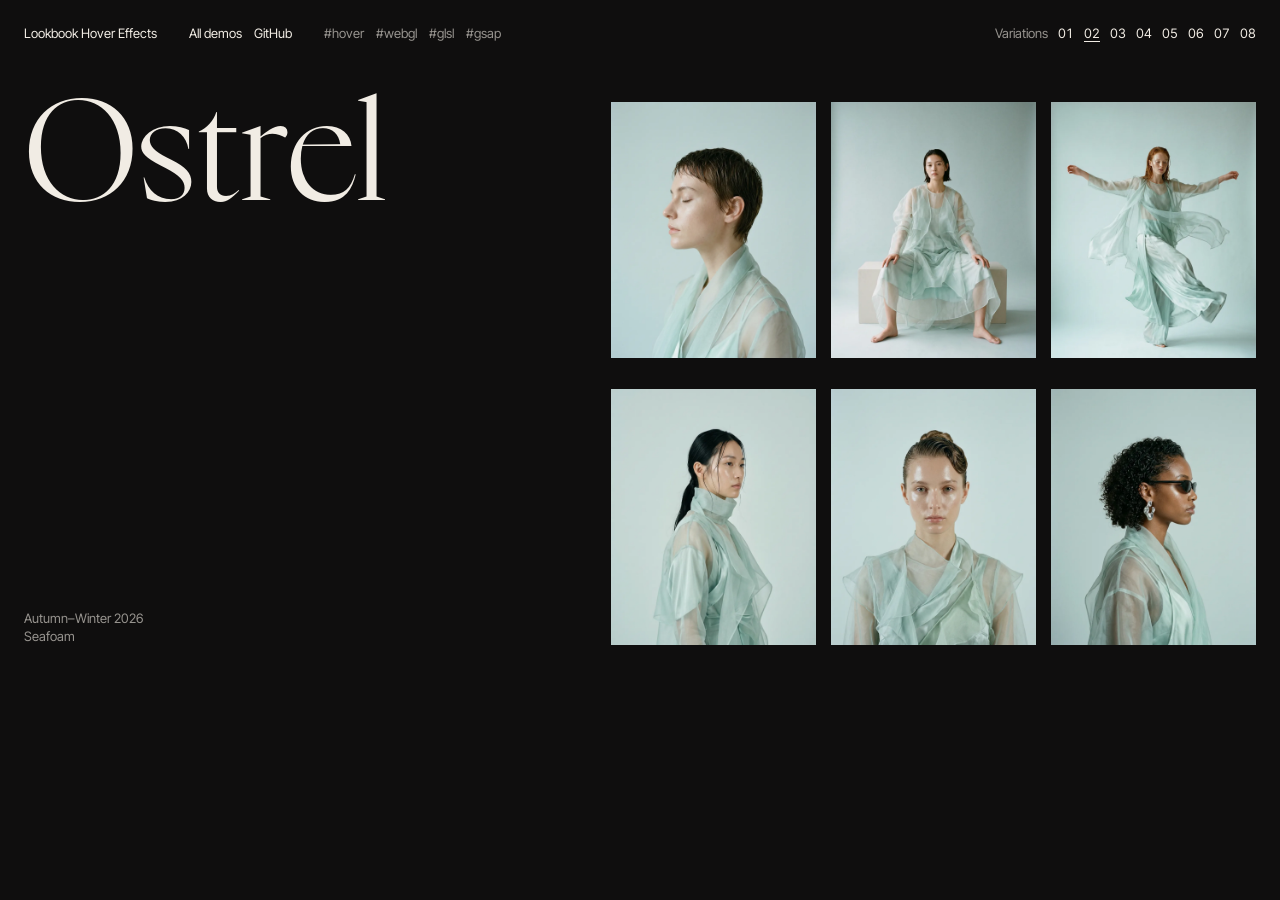
==== index2.html @ 229810bb "Lookbook Hover Effects: eight hover effects for a lookbook grid, with GSAP and WebGL Co-Authored-By:" ====
<!DOCTYPE html>
<html lang="en" class="no-js">
  <head>
    <meta charset="UTF-8" />
    <meta name="viewport" content="width=device-width, initial-scale=1" />
    <title>Lookbook Hover Effects | Demo 2 | Codrops</title>
    <meta name="description" content="Hover a photograph and a drop of liquid glass swells from its middle, bending the picture in around it as a card shows through. A WebGL and GSAP hover effect." />
    <meta name="keywords" content="hover effect, image hover, image grid, WebGL, GLSL shaders, GSAP" />
    <link rel="canonical" href="https://tympanus.net/Demos/LookbookHoverEffects/index2.html" />
    <meta name="theme-color" content="#0f0e0e" />
    <meta property="og:type" content="website" />
    <meta property="og:site_name" content="Codrops" />
    <meta property="og:title" content="Lookbook Hover Effects | Demo 2 | Codrops" />
    <meta property="og:description" content="Hover a photograph and a drop of liquid glass swells from its middle, bending the picture in around it as a card shows through. A WebGL and GSAP hover effect." />
    <meta property="og:url" content="https://tympanus.net/Demos/LookbookHoverEffects/index2.html" />
    <meta property="og:image" content="https://tympanus.net/Demos/LookbookHoverEffects/og-image.jpg" />
    <meta property="og:image:width" content="1200" />
    <meta property="og:image:height" content="630" />
    <meta property="og:image:alt" content="A lookbook grid of six portraits in cobalt, one of them half covered by a cobalt card reading Look 02, its edge jagged along the photograph’s shadows" />
    <meta name="twitter:card" content="summary_large_image" />
    <meta name="twitter:site" content="@codrops" />
    <meta name="twitter:title" content="Lookbook Hover Effects | Demo 2 | Codrops" />
    <meta name="twitter:description" content="Hover a photograph and a drop of liquid glass swells from its middle, bending the picture in around it as a card shows through. A WebGL and GSAP hover effect." />
    <meta name="twitter:image" content="https://tympanus.net/Demos/LookbookHoverEffects/og-image.jpg" />
    <meta name="twitter:image:alt" content="A lookbook grid of six portraits in cobalt, one of them half covered by a cobalt card reading Look 02, its edge jagged along the photograph’s shadows" />
    <link rel="icon" type="image/svg+xml" href="https://tympanus.net/favicon/favicon.svg" />
    <link rel="shortcut icon" href="https://tympanus.net/favicon/favicon.ico" />
    <link rel="preconnect" href="https://fonts.googleapis.com" />
    <link rel="preconnect" href="https://fonts.gstatic.com" crossorigin />
    <link rel="stylesheet" href="https://fonts.googleapis.com/css2?family=Inter+Tight:wght@400;600&display=swap" />
    <link rel="stylesheet" type="text/css" href="css/base.css" />
    <script>
      document.documentElement.className = 'js';
    </script>
    <!-- Added on the live server only, leave commented out in the repo -->
    <!--script src="//tympanus.net/codrops/adpacks/analytics.js"></script-->
  </head>

  <body class="demo-2 loading" data-effect="glass">
    <header class="frame">
      <h1 class="frame__title">Lookbook Hover Effects</h1>
      <nav class="frame__links" aria-label="Demo links">
        <a href="https://tympanus.net/codrops/hub/">All demos</a>
        <a href="https://github.com/codrops/LookbookHoverEffects">GitHub</a>
      </nav>
      <nav class="frame__tags" aria-label="Tags">
        <a href="https://tympanus.net/codrops/hub/tag/hover/">#hover</a>
        <a href="https://tympanus.net/codrops/hub/tag/webgl/">#webgl</a>
        <a href="https://tympanus.net/codrops/hub/tag/glsl/">#glsl</a>
        <a href="https://tympanus.net/codrops/hub/tag/gsap/">#gsap</a>
      </nav>
      <nav class="frame__demos" aria-label="Variations">
        <span class="frame__demos-label">Variations</span>
        <a class="frame__demo" href="index.html">01</a>
        <span class="frame__demo frame__demo--current" aria-current="page">02</span>
        <a class="frame__demo" href="index3.html">03</a>
        <a class="frame__demo" href="index4.html">04</a>
        <a class="frame__demo" href="index5.html">05</a>
        <a class="frame__demo" href="index6.html">06</a>
        <a class="frame__demo" href="index7.html">07</a>
        <a class="frame__demo" href="index8.html">08</a>
      </nav>
    </header>
    <main class="lookbook">
      <div class="lookbook__head">
        <h2 class="lookbook__brand">Ostrel</h2>
        <p class="lookbook__meta">Autumn–Winter 2026<br />Seafoam</p>
      </div>
      <ul class="looks">
        <li>
          <figure class="look">
            <img class="look__img" src="img/02/1.webp" width="960" height="1200" alt="Model with a wet-look pixie cut in profile, eyes closed, in sheer mint organza" />
            <figcaption class="look__card">
              <span class="look__label">Look</span>
              <span class="look__num">01</span>
              <span class="look__pieces">Organza shirt<br />Silk slip</span>
            </figcaption>
          </figure>
        </li>
        <li>
          <figure class="look">
            <img class="look__img" src="img/02/2.webp" width="960" height="1200" alt="Model with a dark bob seated barefoot on a plinth in layered sheer mint organza" />
            <figcaption class="look__card">
              <span class="look__label">Look</span>
              <span class="look__num">02</span>
              <span class="look__pieces">Layered organza<br />Silk trousers</span>
            </figcaption>
          </figure>
        </li>
        <li>
          <figure class="look">
            <img class="look__img" src="img/02/3.webp" width="960" height="1200" alt="Model with wet copper hair, arms out, in flowing sheer seafoam layers" />
            <figcaption class="look__card">
              <span class="look__label">Look</span>
              <span class="look__num">03</span>
              <span class="look__pieces">Organza coat<br />Bias skirt</span>
            </figcaption>
          </figure>
        </li>
        <li>
          <figure class="look">
            <img class="look__img" src="img/02/4.webp" width="960" height="1200" alt="Model with long black hair tied back in a high-collared sheer mint jacket" />
            <figcaption class="look__card">
              <span class="look__label">Look</span>
              <span class="look__num">04</span>
              <span class="look__pieces">Sheer funnel jacket<br />Silk shell</span>
            </figcaption>
          </figure>
        </li>
        <li>
          <figure class="look">
            <img class="look__img" src="img/02/5.webp" width="960" height="1200" alt="Model with a slicked-back bun facing the camera in draped sheer mint organza" />
            <figcaption class="look__card">
              <span class="look__label">Look</span>
              <span class="look__num">05</span>
              <span class="look__pieces">Draped organza<br />Silk camisole</span>
            </figcaption>
          </figure>
        </li>
        <li>
          <figure class="look">
            <img class="look__img" src="img/02/6.webp" width="960" height="1200" alt="Model with natural curls in profile, in dark sunglasses, a sculpted silver earring and sheer mint layers" />
            <figcaption class="look__card">
              <span class="look__label">Look</span>
              <span class="look__num">06</span>
              <span class="look__pieces">Sheer trench<br />Sculpted earring</span>
            </figcaption>
          </figure>
        </li>
      </ul>
    </main>
    <script src="js/gsap.min.js"></script>
    <script type="module" src="js/index.js"></script>
    <!-- Added on the live server only, leave commented out in the repo -->
    <!--script src="https://tympanus.net/codrops/adpacks/cda_sponsor.js"></script-->
  </body>
</html>
---- css/base.css ----
/* Lookbook Hover Effects · the page frame, the lookbook, and the card each effect wipes in. */

/* Nyght Serif (Maksym Kobuzan, SIL OFL: fonts/OFL.txt) for the label's name
   and the look numbers. */
@font-face {
  font-family: 'Nyght Serif';
  src: url('../fonts/NyghtSerif-Light.otf') format('opentype');
  font-weight: 300;
  font-display: block;
}

*,
*::before,
*::after {
  box-sizing: border-box;
}

:root {
  --bg: #0f0e0e;
  --text: #f1ece4;
  --card: #2340a3;
  --card-text: #f4efe6;
  --font: 'Inter Tight', system-ui, sans-serif;
  --display: 'Nyght Serif', Georgia, serif;
  --gutter: 24px;
  font-size: 13px;
}

/* Each variation is its own series of photographs, and its card takes a
   colour from them (01's is the default above). */
.demo-2 {
  --card: #2c675f;
  --card-text: #f4efe6;
}

.demo-3 {
  --card: #5c1822;
  --card-text: #f4efe6;
}

.demo-4 {
  --card: #e0ca76;
  --card-text: #24200f;
}

.demo-5 {
  --card: #55407f;
  --card-text: #f4efe6;
}

.demo-6 {
  --card: #a0141e;
  --card-text: #f4efe6;
}

/* 07's card is glass instead: a light veil over the photograph, which shows
   through it frosted. */
.demo-7 {
  --card: rgba(151, 28, 239, 0.45);
  --card-text: #231d1f;
}

.demo-8 {
  --card: #3b4a24;
  --card-text: #f4efe6;
}

html,
body {
  margin: 0;
  background: var(--bg);
}

/* The frame at the top, the lookbook, and any credit at the foot of the
   screen. */
body {
  display: flex;
  flex-direction: column;
  min-height: 100svh;
  color: var(--text);
  font-family: var(--font);
  line-height: 1.4;
  -webkit-font-smoothing: antialiased;
  -moz-osx-font-smoothing: grayscale;
}

a {
  color: inherit;
  text-decoration: none;
}

p,
h1,
h2,
ul,
figure {
  margin: 0;
}

/* Until the fonts and photographs are in: a hairline bar, then the page. */
.js .loading::before,
.js .loading::after {
  content: '';
  position: fixed;
  z-index: 1000;
}

.js .loading::before {
  inset: 0;
  background: var(--bg);
}

.js .loading::after {
  top: 50%;
  left: 50%;
  width: 120px;
  height: 1px;
  margin-left: -60px;
  background: var(--text);
  transform-origin: 0 50%;
  animation: loading 1.2s ease-in-out infinite alternate;
}

@keyframes loading {
  from {
    transform: scaleX(0.1);
  }
  to {
    transform: scaleX(1);
  }
}

/* Frame ------------------------------------------------------------------ */

.frame {
  display: grid;
  grid-template-columns: auto auto 1fr auto;
  gap: 8px 32px;
  align-items: start;
  padding: var(--gutter);
}

.frame__title {
  font-size: 1rem;
  font-weight: 400;
}

.frame__links,
.frame__tags {
  display: flex;
  gap: 12px;
}

.frame__links a:hover,
.frame__tags a:hover,
.frame__demo:hover,
.credit a:hover {
  opacity: 0.6;
}

/* Where a variation is based on someone else's effect, a note at the foot
   of the screen, set like the demo's title. */
.credit {
  margin: 0;
  padding: 0 var(--gutter) var(--gutter);
  font-size: 1rem;
}

.credit a {
  text-decoration: underline;
  text-underline-offset: 3px;
}

.frame__tags {
  opacity: 0.6;
}

/* The variations, numbered. */
.frame__demos {
  display: grid;
  grid-template-columns: auto repeat(8, auto);
  gap: 2px 10px;
  justify-content: end;
}

.frame__demos-label {
  opacity: 0.6;
}

.frame__demo {
  font-variant-numeric: tabular-nums;
}

.frame__demo--current {
  text-decoration: underline;
  text-underline-offset: 3px;
}

/* The lookbook ------------------------------------------------------------- */

/* The label's name and the collection in a column on the left, the looks
   on the right: the name at the top, the collection at the foot, level
   with the last row. */
.lookbook {
  flex: 1;
  display: grid;
  grid-template-columns: 1fr auto;
  align-content: start;
  gap: var(--gutter);
  padding: 4vh var(--gutter) var(--gutter);
}

.lookbook__head {
  display: flex;
  flex-direction: column;
  justify-content: space-between;
}

.lookbook__brand {
  font-size: clamp(56px, 11vw, 168px);
  font-family: var(--display);
  font-weight: 300;
  line-height: 0.8;
}

.lookbook__meta {
  opacity: 0.6;
}

/* Six 4:5 photographs, three to a row: small enough that both rows fit on
   the screen, close together across and further apart down, so each row
   reads as a strip. The card's type is sized to its look (cqw). */
.looks {
  --look: min(16vw, (100svh - 9rem - 2.4vw) * 0.4);
  display: grid;
  grid-template-columns: repeat(3, var(--look));
  gap: 2.4vw 1.2vw;
  padding: 0;
  list-style: none;
}

.look {
  position: relative;
  aspect-ratio: 4 / 5;
  container-type: inline-size;
}

.look__img {
  display: block;
  width: 100%;
  height: 100%;
  object-fit: cover;
}

/* The card the effect brings in over the photograph, cut down to nothing
   until then. The WebGL effects paint it from this layout onto their canvas
   and leave it cut; 03 uncovers it by setting its clip-path. Screen readers
   read it here either way. */
.look__card {
  position: absolute;
  inset: 0;
  display: flex;
  flex-direction: column;
  padding: 7cqw;
  background: var(--card);
  color: var(--card-text);
  clip-path: polygon(0 0, 0 0, 0 0);
}

/* Without JavaScript or WebGL 2, the card simply shows on hover. */
.no-js .look:hover .look__card,
.plain .look:hover .look__card {
  clip-path: none;
}

/* 07's effect frosts the photograph itself; without it, the browser does. */
.no-js .demo-7 .look__card,
.plain .demo-7 .look__card {
  backdrop-filter: blur(8px);
}

/* The effect's canvas, over the photograph. */
.look__canvas {
  position: absolute;
  inset: 0;
  width: 100%;
  height: 100%;
  pointer-events: none;
}

.look__num {
  font-size: 38cqw;
  font-family: var(--display);
  font-weight: 300;
  line-height: 0.8;
  margin-top: 2cqw;
}

.look__pieces {
  margin-top: auto;
}

/* Smaller screens ---------------------------------------------------------- */

@media (max-width: 760px) {
  :root {
    --gutter: 16px;
  }

  .frame {
    grid-template-columns: 1fr;
  }

  .frame__demos {
    justify-content: start;
  }

  .lookbook {
    grid-template-columns: 1fr;
  }

  .lookbook__head {
    gap: 12px;
  }

  .looks {
    grid-template-columns: repeat(2, minmax(0, 1fr));
    gap: 16px;
  }
}
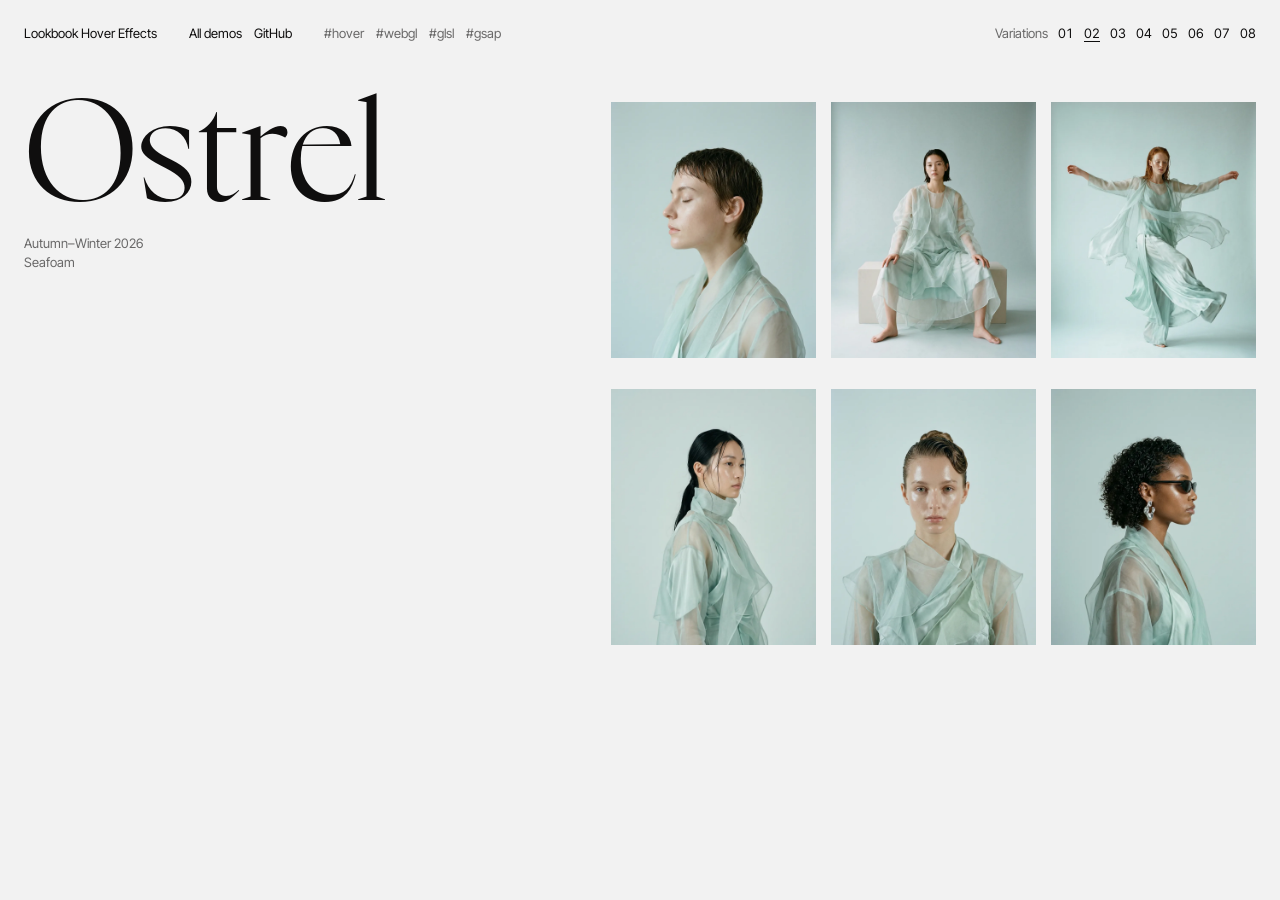
==== commit e3a30830: "Light page, flat-backdrop photos for 01, and a smoother flood in 07 - The page is light now: #f2f2f2" ====
--- a/index2.html
+++ b/index2.html
@@ -7,7 +7,7 @@
     <meta name="description" content="Hover a photograph and a drop of liquid glass swells from its middle, bending the picture in around it as a card shows through. A WebGL and GSAP hover effect." />
     <meta name="keywords" content="hover effect, image hover, image grid, WebGL, GLSL shaders, GSAP" />
     <link rel="canonical" href="https://tympanus.net/Demos/LookbookHoverEffects/index2.html" />
-    <meta name="theme-color" content="#0f0e0e" />
+    <meta name="theme-color" content="#f2f2f2" />
     <meta property="og:type" content="website" />
     <meta property="og:site_name" content="Codrops" />
     <meta property="og:title" content="Lookbook Hover Effects | Demo 2 | Codrops" />
@@ -16,13 +16,13 @@
     <meta property="og:image" content="https://tympanus.net/Demos/LookbookHoverEffects/og-image.jpg" />
     <meta property="og:image:width" content="1200" />
     <meta property="og:image:height" content="630" />
-    <meta property="og:image:alt" content="A lookbook grid of six portraits in cobalt, one of them half covered by a cobalt card reading Look 02, its edge jagged along the photograph’s shadows" />
+    <meta property="og:image:alt" content="A lookbook grid of six portraits in cobalt on a beige backdrop; in one, the card’s colour has filled the model’s silhouette before the backdrop" />
     <meta name="twitter:card" content="summary_large_image" />
     <meta name="twitter:site" content="@codrops" />
     <meta name="twitter:title" content="Lookbook Hover Effects | Demo 2 | Codrops" />
     <meta name="twitter:description" content="Hover a photograph and a drop of liquid glass swells from its middle, bending the picture in around it as a card shows through. A WebGL and GSAP hover effect." />
     <meta name="twitter:image" content="https://tympanus.net/Demos/LookbookHoverEffects/og-image.jpg" />
-    <meta name="twitter:image:alt" content="A lookbook grid of six portraits in cobalt, one of them half covered by a cobalt card reading Look 02, its edge jagged along the photograph’s shadows" />
+    <meta name="twitter:image:alt" content="A lookbook grid of six portraits in cobalt on a beige backdrop; in one, the card’s colour has filled the model’s silhouette before the backdrop" />
     <link rel="icon" type="image/svg+xml" href="https://tympanus.net/favicon/favicon.svg" />
     <link rel="shortcut icon" href="https://tympanus.net/favicon/favicon.ico" />
     <link rel="preconnect" href="https://fonts.googleapis.com" />
--- a/css/base.css
+++ b/css/base.css
@@ -16,8 +16,8 @@
 }
 
 :root {
-  --bg: #0f0e0e;
-  --text: #f1ece4;
+  --bg: #f2f2f2;
+  --text: #0f0e0e;
   --card: #2340a3;
   --card-text: #f4efe6;
   --font: 'Inter Tight', system-ui, sans-serif;
@@ -53,7 +53,7 @@
   --card-text: #f4efe6;
 }
 
-/* 07's card is glass instead: a light veil over the photograph, which shows
+/* 07's card is glass instead: a tinted veil over the photograph, which shows
    through it frosted. */
 .demo-7 {
   --card: rgba(151, 28, 239, 0.45);
@@ -199,8 +199,7 @@
 /* The lookbook ------------------------------------------------------------- */
 
 /* The label's name and the collection in a column on the left, the looks
-   on the right: the name at the top, the collection at the foot, level
-   with the last row. */
+   on the right: the name at the top with the collection under it. */
 .lookbook {
   flex: 1;
   display: grid;
@@ -213,7 +212,18 @@
 .lookbook__head {
   display: flex;
   flex-direction: column;
-  justify-content: space-between;
+  gap: 1.5rem;
+}
+
+/* The sponsor line the live server adds to the frame (#cdawrap), which
+   js/index.js moves to the foot of that column, level with the last row:
+   space that's empty anyway, so nothing moves when it comes in. */
+.lookbook #cdawrap {
+  grid-area: auto;
+  justify-self: start;
+  max-width: 250px;
+  margin-top: auto;
+  text-align: left;
 }
 
 .lookbook__brand {
@@ -228,15 +238,22 @@
 }
 
 /* Six 4:5 photographs, three to a row: small enough that both rows fit on
-   the screen, close together across and further apart down, so each row
-   reads as a strip. The card's type is sized to its look (cqw). */
+   the screen under the frame and above any credit (7rem is the frame's one
+   row and the gutters, 4vh the lookbook's top padding), close together
+   across and further apart down, so each row reads as a strip. The card's
+   type is sized to its look (cqw). */
 .looks {
-  --look: min(16vw, (100svh - 9rem - 2.4vw) * 0.4);
+  --look: min(16vw, (100svh - 7rem - 4vh - var(--credit, 0px) - 2.4vw) * 0.4);
   display: grid;
   grid-template-columns: repeat(3, var(--look));
   gap: 2.4vw 1.2vw;
   padding: 0;
   list-style: none;
+}
+
+/* Room for a credit at the foot (a line and its gutter). */
+body:has(.credit) .looks {
+  --credit: 3.25rem;
 }
 
 .look {
@@ -319,8 +336,14 @@
     grid-template-columns: 1fr;
   }
 
+  /* The label's name and the collection above the looks, and the sponsor
+     line after the looks, where it moves nothing either. */
   .lookbook__head {
-    gap: 12px;
+    display: contents;
+  }
+
+  .lookbook #cdawrap {
+    order: 1;
   }
 
   .looks {
